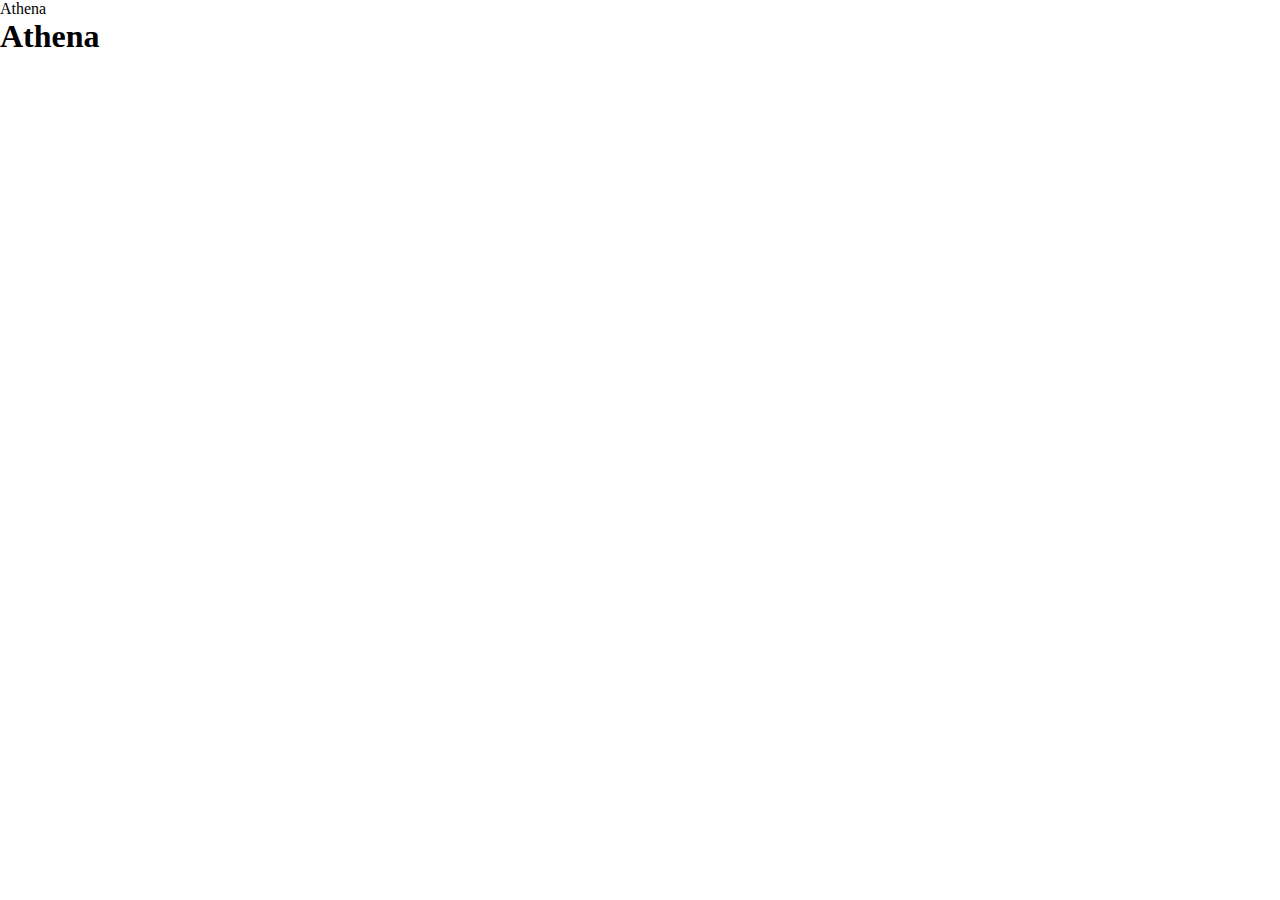
==== index.html @ e7a3636d "Arquivos da issue #27, #8" ====
<!DOCTYPE html>
<html lang="en">

<head>
  <meta charset="UTF-8">
  <meta http-equiv="X-UA-Compatible" content="IE=edge">
  <meta name="viewport" content="width=device-width, initial-scale=1.0">
  <meta name="description" content="Find the latest and greatest in pop, country, reggae, soca, rap and every other type of music imaginable.">
  <meta name="keywords" content="pop, country, reggae, soca, rap, music, Athena, other type of music, indie, R&B, soul,funk ">
  <meta name="author" content="João Victor Oliveira Pereira, github: @joaoquinto">
  <!-- Meta tags de compartilhamento -->
  <!-- Metatag Facebook, Whatsapp e instagram -->
  <meta property="og:url" content="" />
  <meta property="og:type" content="website" />
  <meta property="og:title" content="Athena" />
  <meta property="og:description" content="Find the latest and greatest in pop, country, reggae, soca, rap and every other type of music imaginable." />
  <meta property="og:image" content="" />
  <!-- Metatag Twitter -->
  <meta name="twitter:title" content="Athena">
  <meta name="twitter:description" content="Find the latest and greatest in pop, country, reggae, soca, rap and every other type of music imaginable.">
  <meta name="twitter:image" content="">
  <link rel="stylesheet" href="/css/reset.css">
  <link rel="stylesheet" href="/css/style.css">
  <title>Athena</title>
</head>

<body>
  <p><span>A</span>thena</p>
  <h1><span>A</span>thena</h1>
</body>

</html>
---- css/style.css ----
@font-face {
  font-family: 'Segoe-Ui-Regular';
  src: url('../assets/fonts/Segoe-ui-regular.ttf');
}

@font-face {
  font-family: 'Segoe-Ui-Light';
  src: url('../assets/fonts/segoe-ui-light-2.ttf');
}

:root {
  --main-color: rgba(186, 62, 4, 100%);
  --color-letras: rgba(255, 255, 255, 100%);
  --bg-color: rgba(63, 14, 4, 100%);
  --size-20: 1.25rem; /* 20px */
  --size-25: 1.563rem; /* 25px */
  --size-30: 1.875rem; /* 30px */
  --size-40: 2.5rem; /* 40px */
  --segoe-regular: 'Segoe-Ui-Regular';
  --segoe-light: 'Segoe-Ui-Light';
}
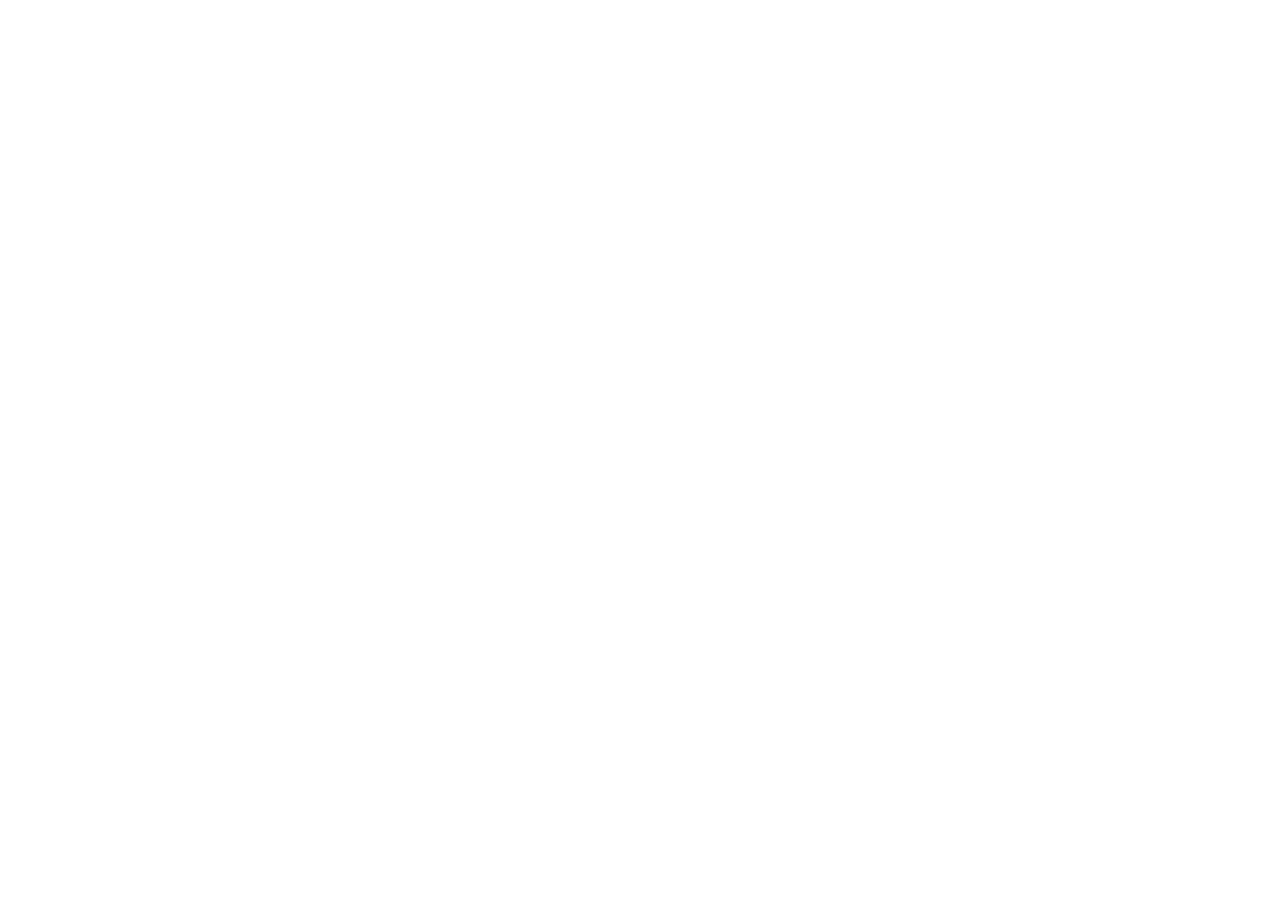
==== commit 5278b3d9: "retirando tags do html" ====
--- a/index.html
+++ b/index.html
@@ -25,8 +25,7 @@
 </head>
 
 <body>
-  <p><span>A</span>thena</p>
-  <h1><span>A</span>thena</h1>
+
 </body>
 
 </html>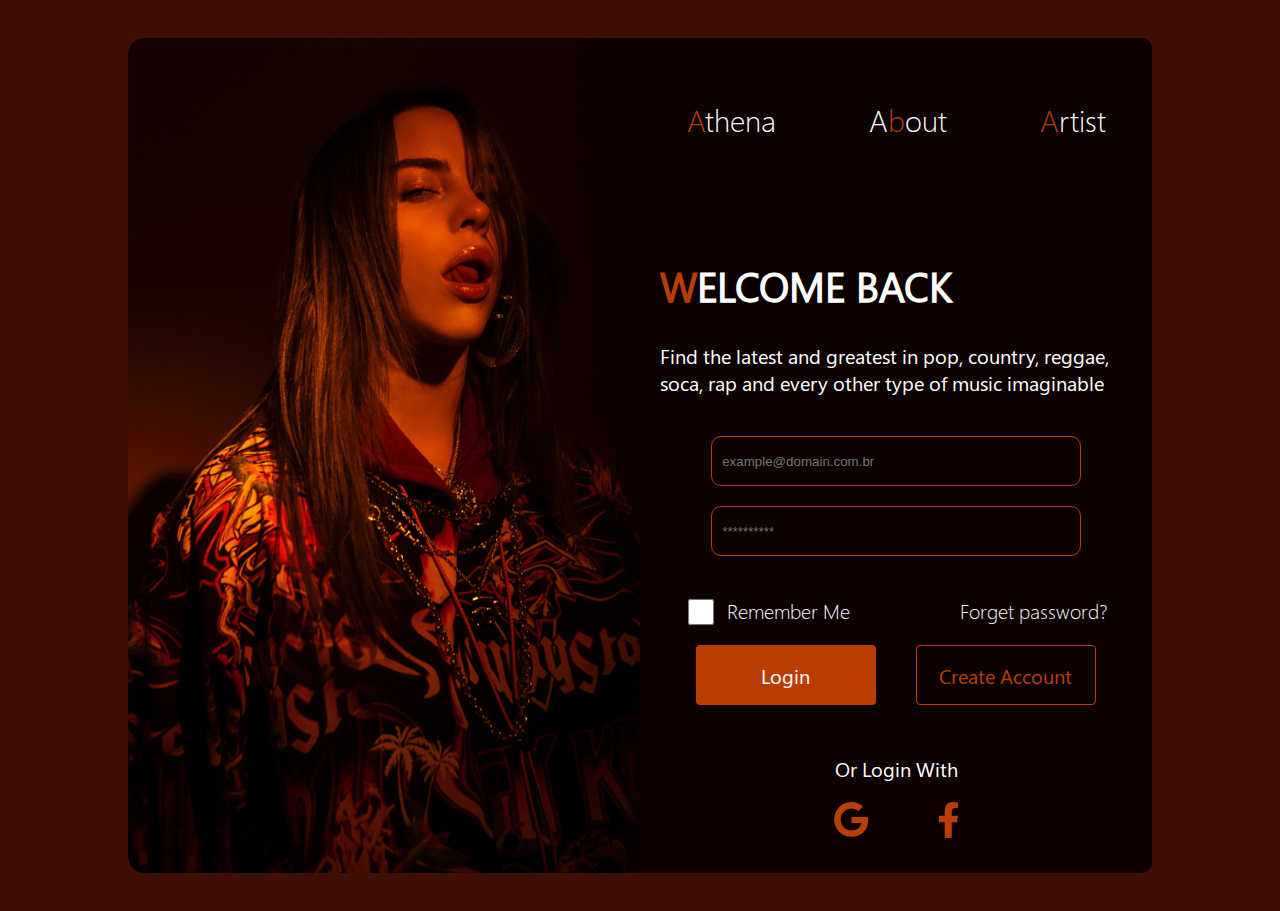
==== commit 3de77aee: "Arquivos das issues #1, #2, #3, #4, #5" ====
--- a/index.html
+++ b/index.html
@@ -21,11 +21,56 @@
   <meta name="twitter:image" content="">
   <link rel="stylesheet" href="/css/reset.css">
   <link rel="stylesheet" href="/css/style.css">
+  <link rel="stylesheet" href="/css/desktop.css">
   <title>Athena</title>
 </head>
 
 <body>
-
+  <main id="container">
+    <div id="billie"></div>
+    <section id="container-content">
+      <header>
+        <nav>
+          <ul id="container-links">
+            <li><a href="#"><span class="orange-letter">A</span>thena</a></li>
+            <li><a href="#">A<span class="orange-letter">b</span>out</a></li>
+            <li><a href="#"><span class="orange-letter">A</span>rtist</a></li>
+          </ul>
+        </nav>
+      </header>
+      <div id="welcome">
+        <h1 id="title">
+          <span class="orange-letter">W</span>elcome Back
+        </h1>
+        <p id="paragraph">Find the latest and greatest in pop, country, reggae,
+          soca, rap and every other type of music imaginable </p>
+      </div>
+      <form action="" id="container-form">
+        <input type="text" name="email" placeholder="example@domain.com.br">
+        <input type="password" name="password" placeholder="**********" maxlength="8">
+        <div id="text-form">
+          <input type="checkbox" name="remember-me" value="">
+          <label for="remember-me">Remember Me</label>
+          <a href="#">Forget password?</a>
+        </div>
+        <div id="buttons">
+          <button id="login" class="button">Login</button>
+          <button id="create-account" class="button">Create Account</button>
+        </div>
+      </form>
+      <p id="info-other">Or Login With</p>
+      <ul id="other-login">
+        <li><a href=""><svg xmlns=" http://www.w3.org/2000/svg" width="34.313" height="34.875" viewBox="0 0 34.313 34.875">
+              <path id="Icon_awesome-google" data-name="Icon awesome-google" d="M34.313,18.408c0,9.949-6.813,17.03-16.875,17.03a17.438,17.438,0,0,1,0-34.875A16.769,16.769,0,0,1,29.13,5.126L24.384,9.689C18.176,3.7,6.63,8.2,6.63,18A10.923,10.923,0,0,0,17.438,29.011c6.9,0,9.492-4.95,9.9-7.516h-9.9v-6h16.6A15.287,15.287,0,0,1,34.313,18.408Z" transform="translate(0 -0.563)" fill="#ba3e04" />
+            </svg>
+          </a></li>
+        <li><a href=""><svg xmlns="http://www.w3.org/2000/svg" width="19.281" height="36" viewBox="0 0 19.281 36">
+              <path id="Icon_awesome-facebook-f" data-name="Icon awesome-facebook-f" d="M19.627,20.25l1-6.515H14.375V9.507c0-1.782.873-3.52,3.673-3.52h2.842V.44A34.658,34.658,0,0,0,15.846,0C10.7,0,7.332,3.12,7.332,8.769v4.965H1.609V20.25H7.332V36h7.043V20.25Z" transform="translate(-1.609)" fill="#ba3e04" />
+            </svg>
+          </a></li>
+      </ul>
+    </section>
+  </main>
 </body>
 
 </html>--- a/css/style.css
+++ b/css/style.css
@@ -19,3 +19,200 @@
   --segoe-regular: 'Segoe-Ui-Regular';
   --segoe-light: 'Segoe-Ui-Light';
 }
+
+body {
+  background-color: rgba(12, 0, 0, 100%);
+}
+
+#container {
+  display: flex;
+}
+
+#billie {
+  background: url('../assets/imgs/billie-eilish.png');
+  display: none;
+}
+
+#container-content #container-links {
+  display: flex;
+  justify-content: space-around;
+  margin: 30px 0 119px 0;
+}
+
+.orange-letter {
+  color: var(--main-color);
+}
+#container-content #container-links li a {
+  font-family: var(--segoe-light);
+  font-size: var(--size-30);
+  color: var(--color-letras);
+}
+
+#container-content #container-links li a span:hover {
+  color: var(--color-letras);
+  transition: all 0.5s;
+}
+
+#welcome {
+  display: flex;
+  flex-direction: column;
+  margin: 0 20px;
+}
+
+#title {
+  color: var(--color-letras);
+  font-family: var(--segoe-regular);
+  font-size: var(--size-40);
+  margin-bottom: 30px;
+  text-transform: uppercase;
+}
+
+#title span:hover {
+  color: var(--color-letras);
+  transition: all 0.5s;
+}
+
+#paragraph {
+  color: var(--color-letras);
+  font-family: var(--segoe-regular);
+  font-size: var(--size-20);
+  margin-bottom: 40px;
+}
+
+#container-form {
+  display: flex;
+  flex-direction: column;
+  width: 100%;
+}
+
+#container-form input {
+  margin-bottom: 20px;
+}
+
+input[type='text'] {
+  width: calc(100% - 40px);
+  margin: 0 20px;
+  height: 50px;
+  padding: 0 10px;
+  background: transparent;
+  border: 1px solid var(--main-color);
+  border-radius: 10px;
+  outline: none;
+  color: #ffff;
+  transition: all 0.5s;
+}
+
+input[type='password'] {
+  width: calc(100% - 40px);
+  margin: 0 20px;
+  height: 50px;
+  padding: 0 10px;
+  background: transparent;
+  border: 1px solid var(--main-color);
+  border-radius: 10px;
+  outline: none;
+  color: #ffff;
+  transition: all 0.5s;
+}
+
+input[type='text']:focus {
+  background: transparent;
+  border: 1px solid #ffff;
+  transition: all 0.5s;
+}
+
+input[type='password']:focus {
+  border: 1px solid #ffff;
+  transition: all 0.5s;
+}
+
+#container-form #buttons {
+  display: flex;
+  flex-direction: column;
+  align-self: center;
+  width: calc(300px - 108px);
+  margin: 0 54px 20px 54px;
+}
+
+#container-form #buttons .button {
+  padding: 10px 20px;
+  border-radius: 4px;
+  border-width: 1px;
+  outline: none;
+}
+
+#login {
+  background: var(--main-color);
+  border: none;
+  color: var(--color-letras);
+  font-family: var(--segoe-regular);
+  font-size: var(--size-20);
+  margin: 0 0 30px 0;
+}
+
+#login:hover {
+  background: transparent;
+  border: 0 solid var(--main-color);
+  transition: all 0.5s;
+}
+
+#create-account {
+  font-family: var(--segoe-regular);
+  font-size: var(--size-20);
+  color: var(--main-color);
+  background: transparent;
+  border: 1px solid var(--main-color);
+}
+
+#create-account:hover {
+  background: white;
+  color: black;
+  border: 1px solid white;
+  transition: all 0.5s;
+}
+
+#text-form {
+  display: flex;
+  justify-content: center;
+  margin-top: 20px;
+  font-size: var(--size-20);
+  font-family: var(--segoe-light);
+  color: var(--color-letras);
+}
+
+input[type='checkbox'] {
+  height: 26px;
+  width: 26px;
+  background-color: var(--main-color);
+}
+
+input[type='checkbox']:checked {
+  background: var(--main-color) !important;
+}
+
+label {
+  margin: 0 10px;
+}
+#text-form a {
+  color: var(--color-letras);
+}
+
+#container-content #info-other {
+  color: var(--color-letras);
+  font-family: var(--segoe-regular);
+  font-size: var(--size-20);
+  text-align: center;
+}
+#container-content #other-login {
+  display: flex;
+  justify-content: center;
+  margin-top: 20px;
+}
+
+#container-content #other-login li:nth-child(1) {
+  margin-right: 35px;
+}
+
+#container-content #other-login li:nth-child(2) {
+  margin-left: 35px;
+}
--- a/css/desktop.css
+++ b/css/desktop.css
@@ -0,0 +1,70 @@
+:root {
+  --bg-color: rgba(63, 14, 4, 100%);
+}
+
+@media (min-width: 1020px) {
+  #container {
+    width: 80%;
+    display: flex;
+    margin: 3% auto;
+  }
+
+  body {
+    background-color: var(--bg-color);
+  }
+
+  #billie {
+    background: url('../assets/imgs/billie-eilish.png');
+    background-size: cover;
+    background-repeat: no-repeat;
+    display: block;
+    width: 50%;
+    border-bottom-left-radius: 10px;
+  }
+
+  #container-content {
+    background: rgba(12, 0, 0, 100%);
+    width: 50%;
+    border-top-right-radius: 10px;
+    border-bottom-right-radius: 10px;
+    padding: 3% 0;
+  }
+
+  input[type='text'] {
+    width: calc(80% - 40px);
+    align-self: center;
+  }
+
+  input[type='password'] {
+    width: calc(80% - 40px);
+    align-self: center;
+  }
+
+  #container-form #buttons {
+    display: flex;
+    flex-direction: row;
+    justify-content: space-around;
+    align-self: center;
+    width: 400px;
+  }
+
+  #container-form #buttons .button {
+    width: 252px;
+    height: 60px;
+  }
+
+  #login {
+    margin-right: 20px;
+  }
+  #create-account {
+    margin-left: 20px;
+  }
+
+  #text-form {
+    justify-content: center;
+  }
+
+  #text-form a {
+    margin-left: 100px;
+  }
+}
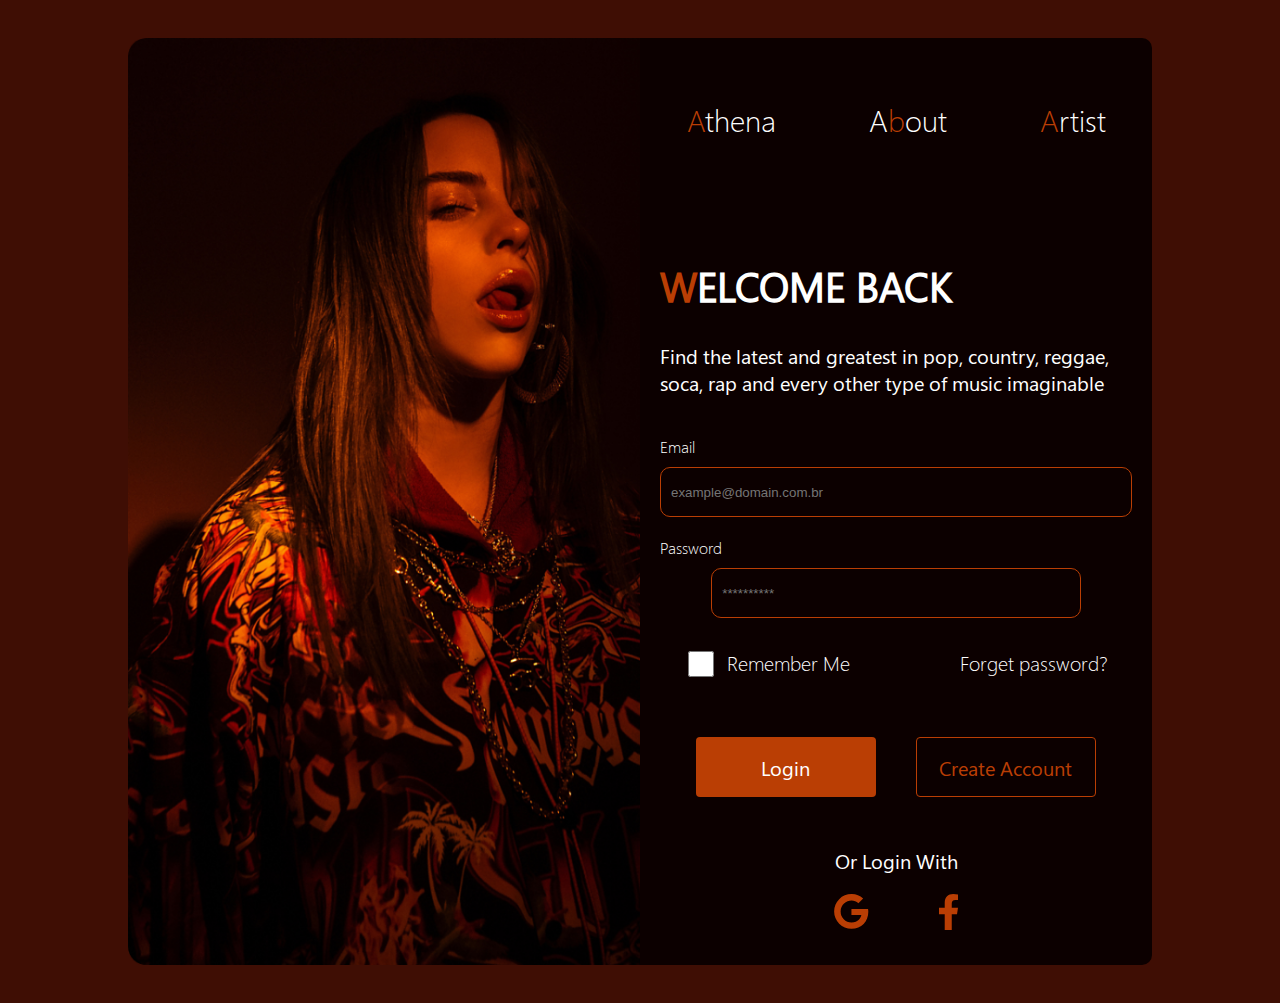
==== commit 56df993f: "Merge branch 'development' into main" ====
--- a/index.html
+++ b/index.html
@@ -8,20 +8,50 @@
   <meta name="description" content="Find the latest and greatest in pop, country, reggae, soca, rap and every other type of music imaginable.">
   <meta name="keywords" content="pop, country, reggae, soca, rap, music, Athena, other type of music, indie, R&B, soul,funk ">
   <meta name="author" content="João Victor Oliveira Pereira, github: @joaoquinto">
+
   <!-- Meta tags de compartilhamento -->
   <!-- Metatag Facebook, Whatsapp e instagram -->
-  <meta property="og:url" content="" />
+  <meta property="og:url" content="https://joaoquinto.github.io/billie/" />
   <meta property="og:type" content="website" />
   <meta property="og:title" content="Athena" />
   <meta property="og:description" content="Find the latest and greatest in pop, country, reggae, soca, rap and every other type of music imaginable." />
-  <meta property="og:image" content="" />
+  <meta property="og:image" content="https://raw.githubusercontent.com/joaoquinto/billie/main/assets/imgs/billie-v.png" />
   <!-- Metatag Twitter -->
   <meta name="twitter:title" content="Athena">
   <meta name="twitter:description" content="Find the latest and greatest in pop, country, reggae, soca, rap and every other type of music imaginable.">
-  <meta name="twitter:image" content="">
-  <link rel="stylesheet" href="/css/reset.css">
-  <link rel="stylesheet" href="/css/style.css">
-  <link rel="stylesheet" href="/css/desktop.css">
+  <meta name="twitter:image" content="https://raw.githubusercontent.com/joaoquinto/billie/main/assets/imgs/billie-v.png">
+  <link rel="apple-touch-icon" sizes="57x57" href="./assets/favicon-assets/apple-icon-57x57.png">
+  <link rel="apple-touch-icon" sizes="60x60" href="./assets/favicon-assets/apple-icon-60x60.png">
+  <link rel="apple-touch-icon" sizes="72x72" href="./assets/favicon-assets/apple-icon-72x72.png">
+  <link rel="apple-touch-icon" sizes="76x76" href="./assets/favicon-assets/apple-icon-76x76.png">
+  <link rel="apple-touch-icon" sizes="114x114" href="./assets/favicon-assets/apple-icon-114x114.png">
+  <link rel="apple-touch-icon" sizes="120x120" href="./assets/favicon-assets/apple-icon-120x120.png">
+  <link rel="apple-touch-icon" sizes="144x144" href="./assets/favicon-assets/apple-icon-144x144.png">
+  <link rel="apple-touch-icon" sizes="152x152" href="./assets/favicon-assets/apple-icon-152x152.png">
+  <link rel="apple-touch-icon" sizes="180x180" href="./assets/favicon-assets/apple-icon-180x180.png">
+  <link rel="icon" type="image/png" sizes="192x192" href="/android-icon-192x192.png">
+  <link rel="icon" type="image/png" sizes="32x32" href="./assets/favicon-assets/favicon-32x32.png">
+  <link rel="icon" type="image/png" sizes="96x96" href="./assets/favicon-assets/favicon-96x96.png">
+  <link rel="icon" type="image/png" sizes="16x16" href="./assets/favicon-assets/favicon-16x16.png">
+  <link rel="manifest" href="./assets/favicon-assets/manifest.json">
+  <meta name="msapplication-TileColor" content="#ffffff">
+  <meta name="msapplication-TileImage" content="./assets/favicon-assets/
+  ms-icon-144x144.png">
+  <link rel="shortcut icon" href="./assets/favicon-assets/favicon.ico" type="image/x-icon">
+  <link rel="icon" href="./assets/favicon-assets/favicon.ico" type="image/x-icon">
+  <meta name="theme-color" content="#ffffff">
+  <link rel="stylesheet" href="./css/reset.css">
+  <link rel="stylesheet" href="./css/style.css">
+  <link rel="stylesheet" href="./css/desktop.css">
+  <!-- Global site tag (gtag.js) - Google Analytics -->
+  <script async src="https://www.googletagmanager.com/gtag/js?id=G-BFFHHK8BYQ"></script>
+  <script>
+    window.dataLayer = window.dataLayer || [];
+    function gtag() { dataLayer.push(arguments); }
+    gtag('js', new Date());
+
+    gtag('config', 'G-BFFHHK8BYQ');
+  </script>
   <title>Athena</title>
 </head>
 
@@ -32,39 +62,43 @@
       <header>
         <nav>
           <ul id="container-links">
-            <li><a href="#"><span class="orange-letter">A</span>thena</a></li>
-            <li><a href="#">A<span class="orange-letter">b</span>out</a></li>
-            <li><a href="#"><span class="orange-letter">A</span>rtist</a></li>
+            <li><a class="notranslate" href="#"><span class="orange-letter notranslate ">A</span>thena</a></li>
+            <li><a class="notranslate" href="#">A<span class="orange-letter notranslate">b</span>out</a></li>
+            <li><a class="notranslate" href="#"><span class="orange-letter notranslate">A</span>rtist</a></li>
           </ul>
         </nav>
       </header>
       <div id="welcome">
-        <h1 id="title">
-          <span class="orange-letter">W</span>elcome Back
+        <h1 id="title" class="notranslate">
+          <span class="orange-letter notranslate">W</span>elcome Back
         </h1>
         <p id="paragraph">Find the latest and greatest in pop, country, reggae,
           soca, rap and every other type of music imaginable </p>
       </div>
       <form action="" id="container-form">
-        <input type="text" name="email" placeholder="example@domain.com.br">
-        <input type="password" name="password" placeholder="**********" maxlength="8">
+        <label class="access" for="email">Email</label>
+        <input type="email" name="email" placeholder="example@domain.com.br" autocomplete="email">
+        <label class="access" for="password">Password</label>
+        <input type="password" name="password" placeholder="**********" maxlength="8" autocomplete="current-password">
         <div id="text-form">
           <input type="checkbox" name="remember-me" value="">
-          <label for="remember-me">Remember Me</label>
+          <label for="checkbox">Remember Me</label>
           <a href="#">Forget password?</a>
         </div>
         <div id="buttons">
-          <button id="login" class="button">Login</button>
+          <button id="login" type="submit" class="button">Login</button>
           <button id="create-account" class="button">Create Account</button>
         </div>
       </form>
       <p id="info-other">Or Login With</p>
       <ul id="other-login">
-        <li><a href=""><svg xmlns=" http://www.w3.org/2000/svg" width="34.313" height="34.875" viewBox="0 0 34.313 34.875">
+        <li><a href="https://www.google.com.br/"><svg xmlns=" http://www.w3.org/2000/svg" width="34.313" height="34.875" viewBox="0 0 34.313 34.875">
+              <title lang="en">Goole</title>
               <path id="Icon_awesome-google" data-name="Icon awesome-google" d="M34.313,18.408c0,9.949-6.813,17.03-16.875,17.03a17.438,17.438,0,0,1,0-34.875A16.769,16.769,0,0,1,29.13,5.126L24.384,9.689C18.176,3.7,6.63,8.2,6.63,18A10.923,10.923,0,0,0,17.438,29.011c6.9,0,9.492-4.95,9.9-7.516h-9.9v-6h16.6A15.287,15.287,0,0,1,34.313,18.408Z" transform="translate(0 -0.563)" fill="#ba3e04" />
             </svg>
           </a></li>
-        <li><a href=""><svg xmlns="http://www.w3.org/2000/svg" width="19.281" height="36" viewBox="0 0 19.281 36">
+        <li><a href="https://www.facebook.com/"><svg xmlns="http://www.w3.org/2000/svg" width="19.281" height="36" viewBox="0 0 19.281 36">
+              <title lang="en">Facebook</title>
               <path id="Icon_awesome-facebook-f" data-name="Icon awesome-facebook-f" d="M19.627,20.25l1-6.515H14.375V9.507c0-1.782.873-3.52,3.673-3.52h2.842V.44A34.658,34.658,0,0,0,15.846,0C10.7,0,7.332,3.12,7.332,8.769v4.965H1.609V20.25H7.332V36h7.043V20.25Z" transform="translate(-1.609)" fill="#ba3e04" />
             </svg>
           </a></li>
--- a/css/style.css
+++ b/css/style.css
@@ -89,7 +89,7 @@
   margin-bottom: 20px;
 }
 
-input[type='text'] {
+input[type='email'] {
   width: calc(100% - 40px);
   margin: 0 20px;
   height: 50px;
@@ -115,7 +115,7 @@
   transition: all 0.5s;
 }
 
-input[type='text']:focus {
+input[type='email']:focus {
   background: transparent;
   border: 1px solid #ffff;
   transition: all 0.5s;
@@ -124,6 +124,12 @@
 input[type='password']:focus {
   border: 1px solid #ffff;
   transition: all 0.5s;
+}
+
+.access {
+  color: var(--color-letras);
+  font-family: var(--segoe-light);
+  margin: 0 0 10px 20px;
 }
 
 #container-form #buttons {
@@ -131,14 +137,13 @@
   flex-direction: column;
   align-self: center;
   width: calc(300px - 108px);
-  margin: 0 54px 20px 54px;
+  margin: 30px 54px 20px 54px;
 }
 
 #container-form #buttons .button {
   padding: 10px 20px;
   border-radius: 4px;
   border-width: 1px;
-  outline: none;
 }
 
 #login {
@@ -174,10 +179,11 @@
 #text-form {
   display: flex;
   justify-content: center;
-  margin-top: 20px;
   font-size: var(--size-20);
   font-family: var(--segoe-light);
   color: var(--color-letras);
+  margin: 10px;
+  width: calc(100% - 20px);
 }
 
 input[type='checkbox'] {
@@ -190,11 +196,24 @@
   background: var(--main-color) !important;
 }
 
-label {
+#text-form label {
   margin: 0 10px;
 }
+
 #text-form a {
   color: var(--color-letras);
+}
+
+@media (min-width: 280px) and (max-width: 280px) {
+  #text-form label {
+    margin: 5px 10px 0 10px;
+    font-size: 1rem;
+  }
+
+  #text-form a {
+    font-size: 1rem;
+    margin: 5px 0 0 0;
+  }
 }
 
 #container-content #info-other {
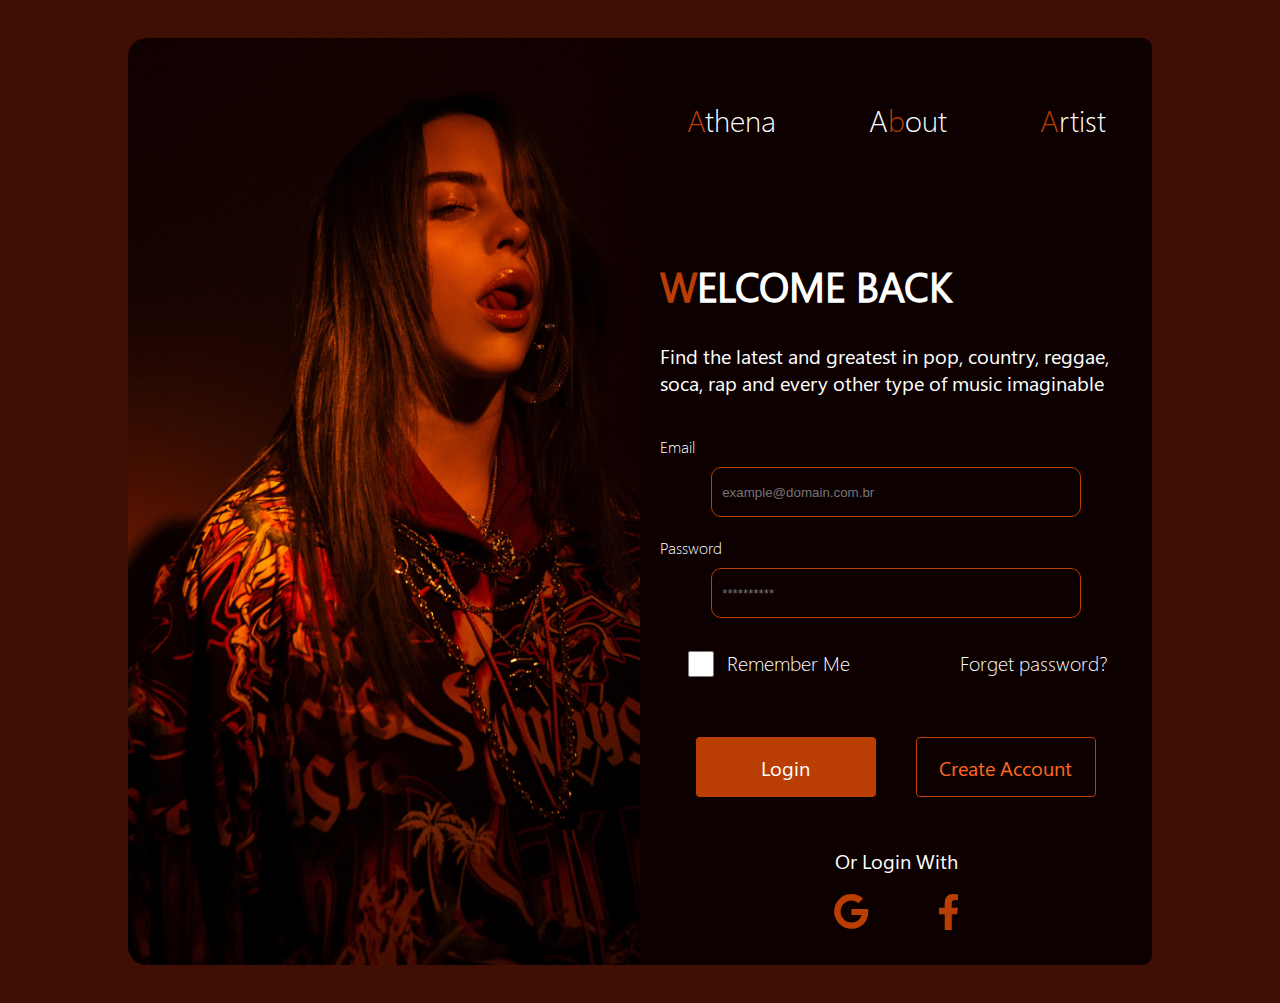
==== commit b9ea7a90: "Merge branch 'development' into main" ====
--- a/index.html
+++ b/index.html
@@ -40,9 +40,8 @@
   <link rel="shortcut icon" href="./assets/favicon-assets/favicon.ico" type="image/x-icon">
   <link rel="icon" href="./assets/favicon-assets/favicon.ico" type="image/x-icon">
   <meta name="theme-color" content="#ffffff">
-  <link rel="stylesheet" href="./css/reset.css">
-  <link rel="stylesheet" href="./css/style.css">
-  <link rel="stylesheet" href="./css/desktop.css">
+  <link rel="stylesheet" href="./css/style-min.css">
+
   <!-- Global site tag (gtag.js) - Google Analytics -->
   <script async src="https://www.googletagmanager.com/gtag/js?id=G-BFFHHK8BYQ"></script>
   <script>
@@ -77,11 +76,11 @@
       </div>
       <form action="" id="container-form">
         <label class="access" for="email">Email</label>
-        <input type="email" name="email" placeholder="example@domain.com.br" autocomplete="email">
+        <input type="email" id="email" name="email" placeholder="example@domain.com.br" autocomplete="email">
         <label class="access" for="password">Password</label>
-        <input type="password" name="password" placeholder="**********" maxlength="8" autocomplete="current-password">
+        <input type="password" id="password" name="password" placeholder="**********" maxlength="8" autocomplete="current-password">
         <div id="text-form">
-          <input type="checkbox" name="remember-me" value="">
+          <input type="checkbox" id="checkbox" name="remember-me" value="">
           <label for="checkbox">Remember Me</label>
           <a href="#">Forget password?</a>
         </div>
--- a/css/style-min.css
+++ b/css/style-min.css
@@ -0,0 +1,309 @@
+html,
+body,
+div,
+span,
+iframe,
+h1,
+h2,
+h3,
+h4,
+h5,
+h6,
+p,
+blockquote,
+a,
+em,
+img,
+dl,
+dt,
+dd,
+ol,
+ul,
+li,
+fieldset,
+form,
+label,
+legend,
+article,
+footer,
+header,
+nav,
+section,
+main {
+  margin: 0;
+  padding: 0;
+}
+img {
+  display: block;
+  max-width: 100%;
+}
+* {
+  box-sizing: border-box;
+}
+ul,
+li {
+  margin: 0;
+  padding: 0;
+  list-style: none;
+}
+a {
+  text-decoration: none;
+}
+@font-face {
+  font-family: 'Segoe-Ui-Regular';
+  src: url(../assets/fonts/Segoe-ui-regular.ttf);
+}
+@font-face {
+  font-family: 'Segoe-Ui-Light';
+  src: url(../assets/fonts/segoe-ui-light-2.ttf);
+}
+:root {
+  --main-color: rgba(186, 62, 4, 100%);
+  --color-letras: rgba(255, 255, 255, 100%);
+  --bg-color: rgba(63, 14, 4, 100%);
+  --size-20: 1.25rem;
+  --size-25: 1.563rem;
+  --size-30: 1.875rem;
+  --size-40: 2.5rem;
+  --segoe-regular: Segoe-Ui-Regular;
+  --segoe-light: Segoe-Ui-Light;
+}
+body {
+  background-color: rgba(12, 0, 0, 100%);
+}
+#container {
+  display: flex;
+}
+#billie {
+  background: url(../assets/imgs/billie-eilish.png);
+  display: none;
+}
+#container-content #container-links {
+  display: flex;
+  justify-content: space-around;
+  margin: 30px 0 119px;
+}
+.orange-letter {
+  color: var(--main-color);
+}
+#container-content #container-links li a {
+  font-family: var(--segoe-light);
+  font-size: var(--size-30);
+  color: var(--color-letras);
+}
+#container-content #container-links li a span:hover {
+  color: var(--color-letras);
+  transition: all 0.5s;
+}
+#welcome {
+  display: flex;
+  flex-direction: column;
+  margin: 0 20px;
+}
+#title {
+  color: var(--color-letras);
+  font-family: var(--segoe-regular);
+  font-size: var(--size-40);
+  margin-bottom: 30px;
+  text-transform: uppercase;
+}
+#title span:hover {
+  color: var(--color-letras);
+  transition: all 0.5s;
+}
+#paragraph {
+  color: var(--color-letras);
+  font-family: var(--segoe-regular);
+  font-size: var(--size-20);
+  margin-bottom: 40px;
+}
+#container-form {
+  display: flex;
+  flex-direction: column;
+  width: 100%;
+}
+#container-form input {
+  margin-bottom: 20px;
+}
+input[type='email'] {
+  width: calc(100% - 40px);
+  margin: 0 20px;
+  height: 50px;
+  padding: 0 10px;
+  background: transparent;
+  border: 1px solid var(--main-color);
+  border-radius: 10px;
+  outline: none;
+  color: #ffff;
+  transition: all 0.5s;
+}
+input[type='password'] {
+  width: calc(100% - 40px);
+  margin: 0 20px;
+  height: 50px;
+  padding: 0 10px;
+  background: transparent;
+  border: 1px solid var(--main-color);
+  border-radius: 10px;
+  outline: none;
+  color: #ffff;
+  transition: all 0.5s;
+}
+input[type='email']:focus {
+  background: transparent;
+  border: 1px solid #ffff;
+  transition: all 0.5s;
+}
+input[type='password']:focus {
+  border: 1px solid #ffff;
+  transition: all 0.5s;
+}
+.access {
+  color: var(--color-letras);
+  font-family: var(--segoe-light);
+  margin: 0 0 10px 20px;
+}
+#container-form #buttons {
+  display: flex;
+  flex-direction: column;
+  align-self: center;
+  width: calc(300px - 108px);
+  margin: 30px 54px 20px;
+}
+#container-form #buttons .button {
+  padding: 10px 20px;
+  border-radius: 4px;
+  border-width: 1px;
+}
+#login {
+  background: var(--main-color);
+  border: none;
+  color: var(--color-letras);
+  font-family: var(--segoe-regular);
+  font-size: var(--size-20);
+  margin: 0 0 30px;
+}
+#login:hover {
+  background: transparent;
+  border: 0 solid var(--main-color);
+  transition: all 0.5s;
+}
+#create-account {
+  font-family: var(--segoe-regular);
+  font-size: var(--size-20);
+  color: #ff6720;
+  background: transparent;
+  border: 1px solid var(--main-color);
+}
+#create-account:hover {
+  background: #fff;
+  color: #000;
+  border: 1px solid #fff;
+  transition: all 0.5s;
+}
+#text-form {
+  display: flex;
+  justify-content: center;
+  font-size: var(--size-20);
+  font-family: var(--segoe-light);
+  color: var(--color-letras);
+  margin: 10px;
+  width: calc(100% - 20px);
+}
+input[type='checkbox'] {
+  height: 26px;
+  width: 26px;
+  background-color: var(--main-color);
+}
+input[type='checkbox']:checked {
+  background: var(--main-color) !important;
+}
+#text-form label {
+  margin: 0 10px;
+}
+#text-form a {
+  color: var(--color-letras);
+}
+@media (min-width: 280px) and (max-width: 280px) {
+  #text-form label {
+    margin: 5px 10px 0;
+    font-size: 1rem;
+  }
+  #text-form a {
+    font-size: 1rem;
+    margin: 5px 0 0;
+  }
+}
+#container-content #info-other {
+  color: var(--color-letras);
+  font-family: var(--segoe-regular);
+  font-size: var(--size-20);
+  text-align: center;
+}
+#container-content #other-login {
+  display: flex;
+  justify-content: center;
+  margin-top: 20px;
+}
+#container-content #other-login li:nth-child(1) {
+  margin-right: 35px;
+}
+#container-content #other-login li:nth-child(2) {
+  margin-left: 35px;
+}
+@media (min-width: 1020px) {
+  #container {
+    width: 80%;
+    display: flex;
+    margin: 3% auto;
+  }
+  body {
+    background-color: var(--bg-color);
+  }
+  #billie {
+    background: url(../assets/imgs/billie-eilish.png);
+    background-size: cover;
+    background-repeat: no-repeat;
+    display: block;
+    width: 50%;
+    border-bottom-left-radius: 10px;
+  }
+  #container-content {
+    background: rgba(12, 0, 0, 100%);
+    width: 50%;
+    border-top-right-radius: 10px;
+    border-bottom-right-radius: 10px;
+    padding: 3% 0;
+  }
+  input[type='email'] {
+    width: calc(80% - 40px);
+    align-self: center;
+  }
+  input[type='password'] {
+    width: calc(80% - 40px);
+    align-self: center;
+  }
+  #container-form #buttons {
+    display: flex;
+    flex-direction: row;
+    justify-content: space-around;
+    align-self: center;
+    width: 400px;
+  }
+  #container-form #buttons .button {
+    width: 252px;
+    height: 60px;
+  }
+  #login {
+    margin-right: 20px;
+  }
+  #create-account {
+    margin-left: 20px;
+  }
+  #text-form {
+    justify-content: center;
+  }
+  #text-form a {
+    margin-left: 100px;
+  }
+}
